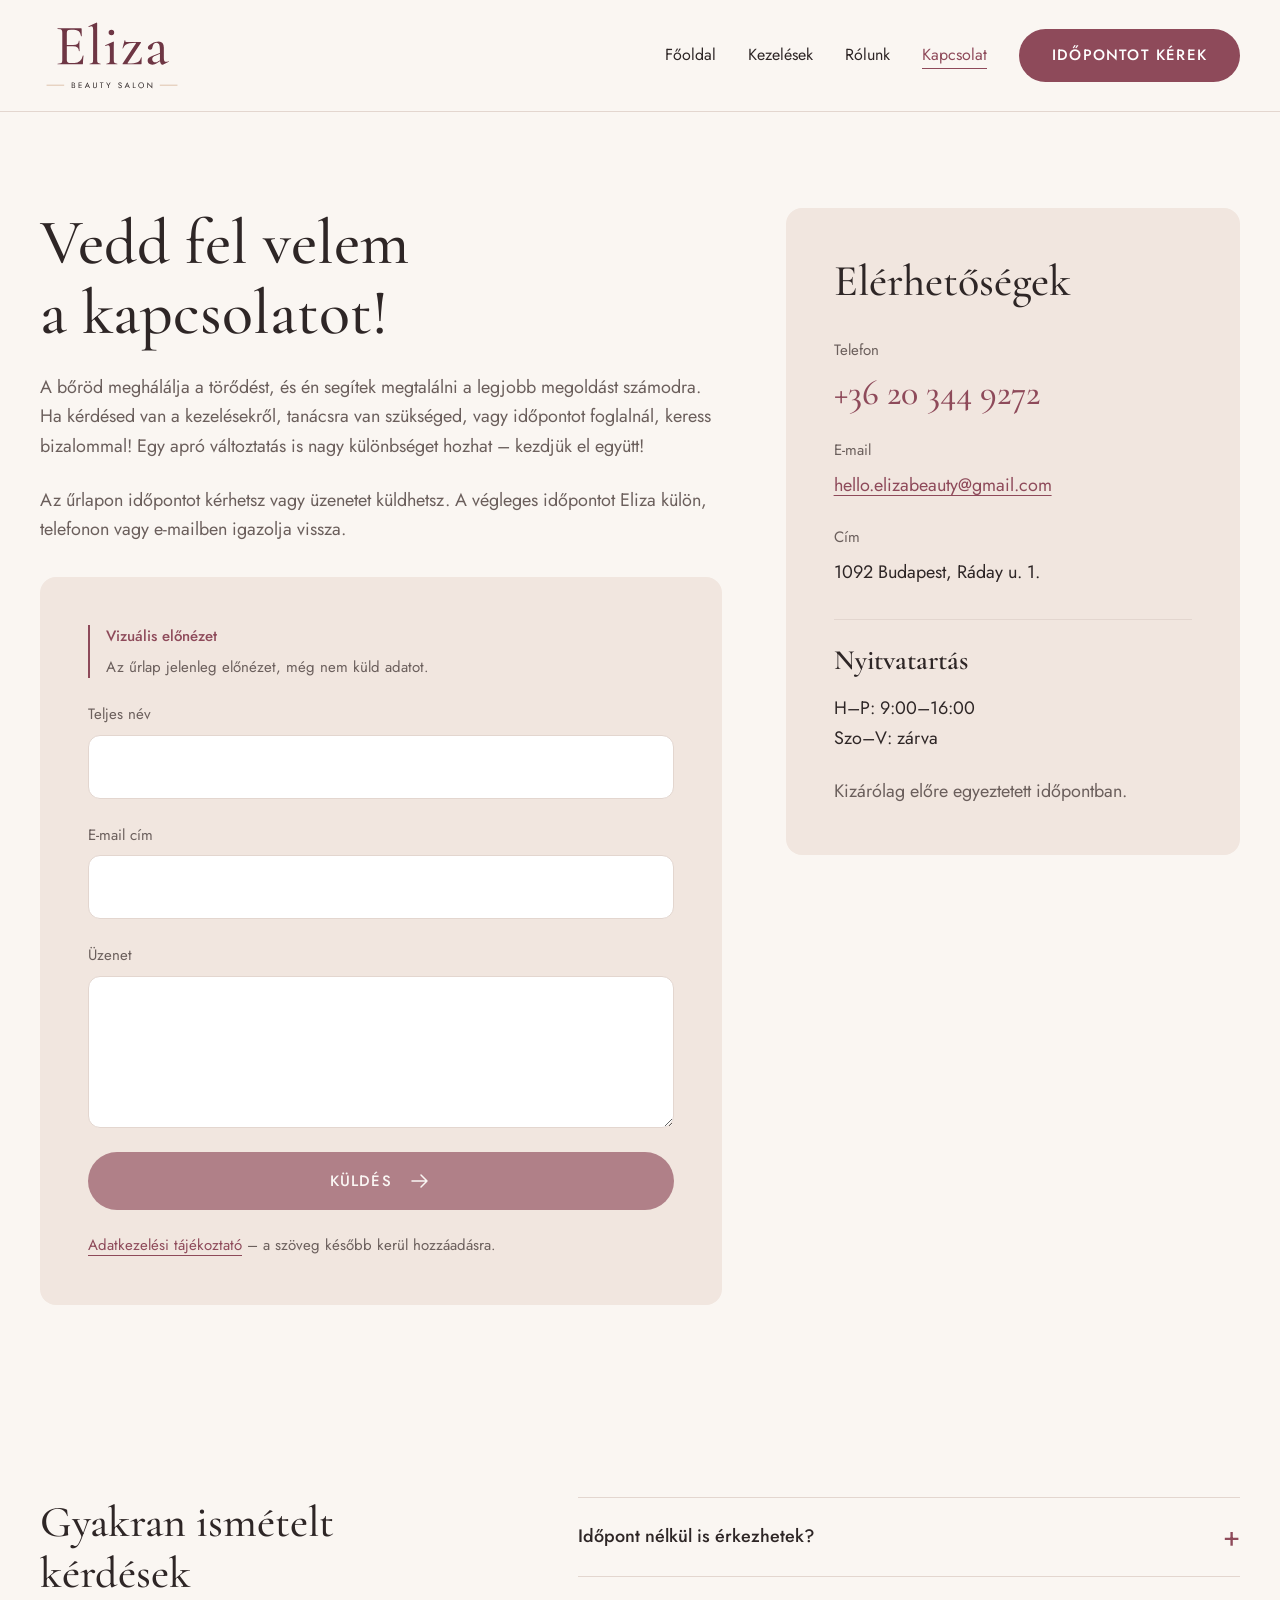
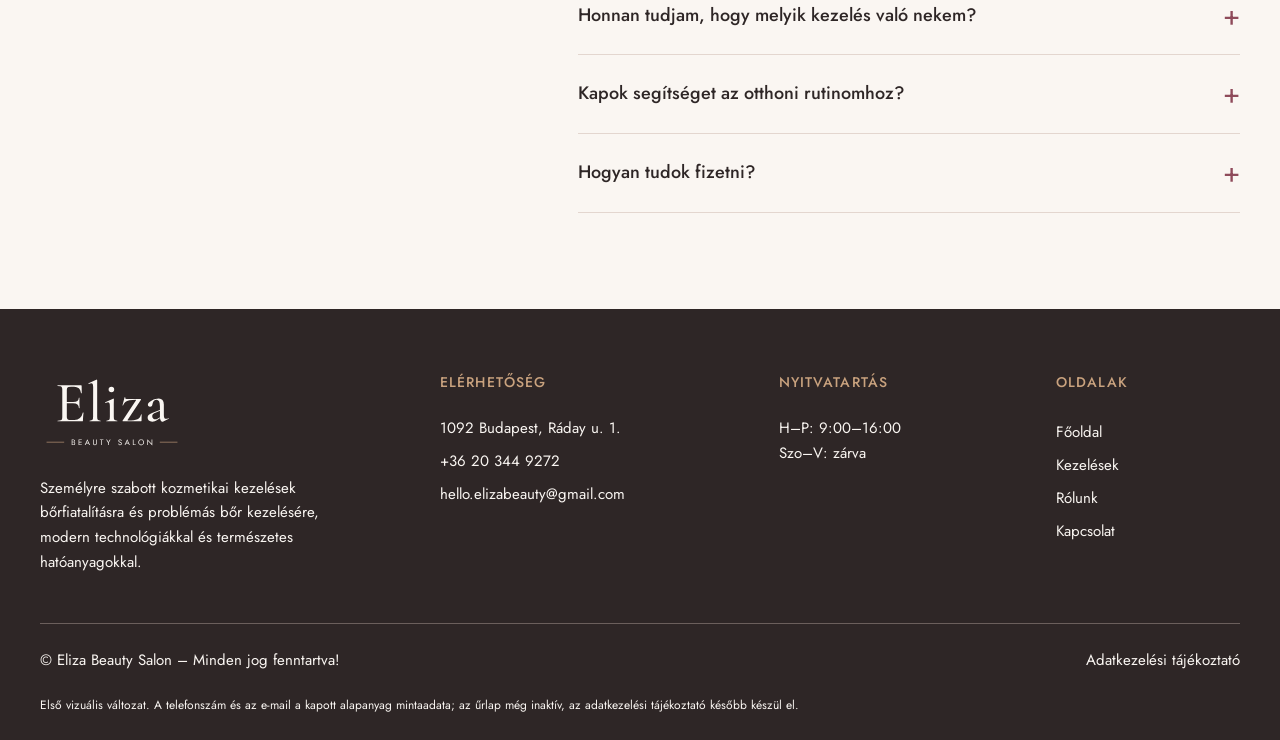
==== kapcsolat/index.html @ 63b1c60c "feat: kapcsolat oldal elkészítése" ====
<!doctype html>
<html lang="hu">
<head>
  <meta charset="utf-8">
  <meta name="viewport" content="width=device-width, initial-scale=1">
  <meta name="description" content="Kérdésed van vagy időpontot kérnél? Vedd fel a kapcsolatot az Eliza Beauty Salonnal telefonon vagy e-mailben, és egyeztess Elizával.">
  <meta name="robots" content="noindex, nofollow">
  <meta name="theme-color" content="#FAF6F2">
  <title>Kapcsolat – Eliza Beauty Salon</title>
  <link rel="icon" href="../logo/favicon.svg" type="image/svg+xml">
  <link rel="alternate icon" href="../logo/favicon.png" type="image/png">
  <link rel="preconnect" href="https://fonts.googleapis.com">
  <link rel="preconnect" href="https://fonts.gstatic.com" crossorigin>
  <link href="https://fonts.googleapis.com/css2?family=Cormorant+Garamond:wght@500;600&family=Jost:wght@400;500&display=swap" rel="stylesheet">
  <link rel="stylesheet" href="../assets/css/styles.css">
  <script src="../assets/js/main.js" defer></script>
</head>
<body>
  <a class="skip-link" href="#tartalom">Ugrás a tartalomra</a>

  <svg class="icon-definitions" xmlns="http://www.w3.org/2000/svg" aria-hidden="true">
    <symbol id="icon-arrow" viewBox="0 0 24 24"><path d="M4 12h15m-6-6 6 6-6 6"/></symbol>
    <symbol id="icon-leaf" viewBox="0 0 32 32"><path d="M26 5C13 3 5 10 7 20c10 5 20-2 19-15ZM6 27 22 10M13 20v-7m0 7h7"/></symbol>
    <symbol id="icon-spark" viewBox="0 0 32 32"><path d="m16 4 3 9 9 3-9 3-3 9-3-9-9-3 9-3ZM26 3v6m-3-3h6"/></symbol>
    <symbol id="icon-heart" viewBox="0 0 32 32"><path d="M16 27 5 16C-2 7 10 0 16 9c6-9 18-2 11 7Z"/></symbol>
    <symbol id="icon-flower" viewBox="0 0 32 32"><path d="M16 26C5 25 3 19 4 12c6-1 10 2 12 7 2-5 6-8 12-7 1 7-1 13-12 14Zm0 0V14m0 5C9 13 11 7 16 3c5 4 7 10 0 16Z"/></symbol>
  </svg>

  <header class="site-header">
    <div class="container header-inner">
      <a class="brand" href="../" aria-label="Eliza Beauty Salon – Főoldal">
        <img src="../logo/logo.svg" alt="Eliza Beauty Salon" width="376" height="206">
      </a>
      <button class="menu-toggle" type="button" aria-controls="fo-navigacio" aria-expanded="false" hidden>
        <span>Menü</span><span class="menu-lines" aria-hidden="true"></span>
      </button>
      <nav class="main-nav" id="fo-navigacio" aria-label="Fő navigáció">
        <ul>
          <li><a href="../">Főoldal</a></li>
          <li><a href="../kezelesek/">Kezelések</a></li>
          <li><a href="../rolunk/">Rólunk</a></li>
          <li><a href="./" aria-current="page">Kapcsolat</a></li>
        </ul>
        <a class="button button-primary header-cta" href="#idopontkeres">Időpontot kérek</a>
      </nav>
    </div>
  </header>

  <main id="tartalom">
    <section class="section contact-page-section" aria-labelledby="contact-page-title">
      <div class="container contact-page-grid">
        <div class="contact-page-intro">
          <h1 id="contact-page-title">Vedd fel velem a kapcsolatot!</h1>
          <p>A bőröd meghálálja a törődést, és én segítek megtalálni a legjobb megoldást számodra. Ha kérdésed van a kezelésekről, tanácsra van szükséged, vagy időpontot foglalnál, keress bizalommal! Egy apró változtatás is nagy különbséget hozhat – kezdjük el együtt!</p>
          <p class="confirmation-note">Az űrlapon időpontot kérhetsz vagy üzenetet küldhetsz. A végleges időpontot Eliza külön, telefonon vagy e-mailben igazolja vissza.</p>
        </div>
        <div class="contact-page-details">
          <h2>Elérhetőségek</h2>
          <!-- A telefon és az e-mail kitalált mintaadat: nyilvános indulás előtt ellenőrizni vagy cserélni kell. -->
          <address>
            <p><span class="contact-detail-label">Telefon</span><a class="contact-page-phone" href="tel:+36203449272">+36 20 344 9272</a></p>
            <p><span class="contact-detail-label">E-mail</span><a href="mailto:hello.elizabeauty@gmail.com">hello.elizabeauty@gmail.com</a></p>
            <p><span class="contact-detail-label">Cím</span>1092 Budapest, Ráday u. 1.</p>
          </address>
          <div class="contact-page-hours"><h3>Nyitvatartás</h3><p>H–P: 9:00–16:00<br>Szo–V: zárva</p><p class="confirmation-note">Kizárólag előre egyeztetett időpontban.</p></div>
        </div>
        <div class="form-card contact-page-form" id="idopontkeres">
          <p class="preview-note" id="form-preview-note"><strong>Vizuális előnézet</strong>Az űrlap jelenleg előnézet, még nem küld adatot.</p>
          <form aria-label="Kapcsolati és időpontkérő űrlap – inaktív előnézet" aria-describedby="form-preview-note" data-preview-form>
            <fieldset disabled>
              <legend class="sr-only">Kapcsolatfelvétel – a mezők ebben az előnézetben inaktívak</legend>
              <label for="full-name">Teljes név</label><input id="full-name" type="text" autocomplete="name">
              <label for="email">E-mail cím</label><input id="email" type="email" autocomplete="email">
              <label for="message">Üzenet</label><textarea id="message" rows="4"></textarea>
              <button class="button button-primary" type="submit" disabled>Küldés <svg class="icon" aria-hidden="true"><use href="#icon-arrow"/></svg></button>
            </fieldset>
          </form>
          <p class="small-text privacy-note"><a href="../adatkezeles/" data-pending="Adatkezelési tájékoztató">Adatkezelési tájékoztató</a> – a szöveg később kerül hozzáadásra.</p>
        </div>
      </div>
    </section>

    <section class="section faq-section" aria-labelledby="faq-title">
      <div class="container faq-grid">
        <h2 id="faq-title">Gyakran ismételt kérdések</h2>
        <div class="faq-list">
          <details><summary>Időpont nélkül is érkezhetek?</summary><div class="faq-answer"><p>Nem, a kozmetikámban kizárólag időpontra fogadok vendégeket.</p></div></details>
          <details><summary>Honnan tudjam, hogy melyik kezelés való nekem?</summary><div class="faq-answer"><p>Az első találkozás alkalmával a kezelés előtt diagnosztizálom a bőrödet, és felvázolom a kezelési tervet.</p></div></details>
          <details><summary>Kapok segítséget az otthoni rutinomhoz?</summary><div class="faq-answer"><p>Igen, természetesen! Az első alkalmat követően elmondom, hogy mire figyelj a mindennapokban, milyen termékeket használj, hogy a bőröd a lehető legjobb törődést kapja.</p></div></details>
          <details><summary>Hogyan tudok fizetni?</summary><div class="faq-answer"><p>Bankkártyával és készpénzzel is fizethetsz a szalonban.</p></div></details>
        </div>
      </div>
    </section>
  </main>

  <footer class="site-footer">
    <div class="container footer-grid">
      <div class="footer-brand">
        <a href="../" aria-label="Eliza Beauty Salon – Főoldal"><img src="../logo/logo-feher.svg" alt="Eliza Beauty Salon" width="376" height="206" loading="lazy"></a>
        <p>Személyre szabott kozmetikai kezelések bőrfiatalításra és problémás bőr kezelésére, modern technológiákkal és természetes hatóanyagokkal.</p>
      </div>
      <div><h2 class="footer-heading">Elérhetőség</h2><address><p>1092 Budapest, Ráday u. 1.</p><p><a href="tel:+36203449272">+36 20 344 9272</a></p><p><a href="mailto:hello.elizabeauty@gmail.com">hello.elizabeauty@gmail.com</a></p></address></div>
      <div><h2 class="footer-heading">Nyitvatartás</h2><p>H–P: 9:00–16:00<br>Szo–V: zárva</p></div>
      <nav aria-label="Lábléc navigáció"><h2 class="footer-heading">Oldalak</h2><ul><li><a href="../">Főoldal</a></li><li><a href="../kezelesek/">Kezelések</a></li><li><a href="../rolunk/">Rólunk</a></li><li><a href="./" aria-current="page">Kapcsolat</a></li></ul></nav>
    </div>
    <div class="container footer-bottom"><p>© Eliza Beauty Salon – Minden jog fenntartva!</p><a href="../adatkezeles/" data-pending="Adatkezelési tájékoztató">Adatkezelési tájékoztató</a></div>
    <p class="container preview-footer-note">Első vizuális változat. A telefonszám és az e-mail a kapott alapanyag mintaadata; az űrlap még inaktív, az adatkezelési tájékoztató később készül el.</p>
  </footer>

  <dialog class="preview-dialog" aria-labelledby="preview-dialog-title" aria-describedby="preview-dialog-text">
    <h2 id="preview-dialog-title">Adatkezelési tájékoztató – később készül el</h2>
    <p id="preview-dialog-text">Az adatkezelési tájékoztató szövege később, a kurzus sablonjából kerül hozzáadásra. Az űrlap ebben az előnézetben inaktív.</p>
    <form method="dialog"><button class="button button-primary" autofocus>Vissza az oldalhoz</button></form>
  </dialog>
</body>
</html>
---- assets/css/styles.css ----
:root {
  color-scheme: light;
  --rose: #8e4a5a;
  --rose-dark: #6e3644;
  --sand: #c9a27e;
  --cream: #faf6f2;
  --powder: #f1e6df;
  --cocoa: #2e2626;
  --muted: #6b5f5c;
  --line: #e3d6cf;
  --white: #fff;
  --font-body: "Jost", Arial, sans-serif;
  --font-heading: "Cormorant Garamond", Georgia, serif;
  --space-1: 8px;
  --space-2: 16px;
  --space-3: 24px;
  --space-4: 32px;
  --space-6: 48px;
  --space-8: 64px;
  --space-12: 96px;
  --space-16: 128px;
  --section-space: var(--space-8);
  --header-offset: 112px;
}

*, *::before, *::after { box-sizing: border-box; }
html { scroll-behavior: smooth; scroll-padding-top: var(--header-offset); }
body { margin: 0; background: var(--cream); color: var(--cocoa); font: 400 16px/1.65 var(--font-body); }
img, svg { display: block; max-width: 100%; }
img { height: auto; }
a { color: var(--rose); text-underline-offset: 5px; }
a:hover { color: var(--rose-dark); }
button, input, textarea { font: inherit; }
button { cursor: pointer; }
button:disabled { cursor: not-allowed; }
button, a { -webkit-tap-highlight-color: transparent; }
:focus-visible { outline: 3px solid var(--rose-dark); outline-offset: 5px; }
main:focus { outline: none; }
h1, h2, h3, p, figure, blockquote, dl { margin: 0; }
h1, h2, h3 { font-family: var(--font-heading); font-weight: 500; text-wrap: balance; }
h1 { font-size: 40px; line-height: 1.1; }
h2 { font-size: 32px; line-height: 1.15; }
h3 { font-size: 24px; line-height: 1.2; font-weight: 600; }
p { max-width: 680px; }
p + p { margin-top: var(--space-3); }
ul, ol { margin: 0; padding: 0; }
address { font-style: normal; }
[hidden] { display: none !important; }
.sr-only, .icon-definitions { position: absolute; width: 1px; height: 1px; padding: 0; overflow: hidden; clip-path: inset(50%); white-space: nowrap; border: 0; }
.container { width: min(1200px, calc(100% - 40px)); margin-inline: auto; }
.section { padding-block: var(--section-space); }
.section-heading { max-width: 680px; margin-bottom: var(--space-6); }
.section-heading h2 + p { margin-top: var(--space-3); }
.centered { text-align: center; margin-inline: auto; }
.kicker { color: var(--rose); font-size: 13px; font-weight: 500; line-height: 1.4; letter-spacing: .08em; text-transform: uppercase; }
.kicker + h1, .kicker + h2 { margin-top: var(--space-3); }
.small-text { font-size: 14px; line-height: 1.5; }
.skip-link { position: fixed; top: 8px; left: 20px; z-index: 20; padding: 16px 24px; background: var(--cocoa); color: var(--cream); border-radius: 8px; transform: translateY(-180%); }
.skip-link:focus { transform: translateY(0); color: var(--cream); }
.button { display: inline-flex; justify-content: center; align-items: center; gap: var(--space-2); min-height: 48px; padding: 16px 32px; border: 1px solid transparent; border-radius: 999px; font-size: 15px; line-height: 1.3; font-weight: 500; letter-spacing: .08em; text-transform: uppercase; text-decoration: none; text-align: center; transition: background-color .2s, color .2s, border-color .2s; }
.button-primary { background: var(--rose); color: var(--white); }
.button-primary:hover { background: var(--rose-dark); color: var(--white); }
.button-secondary { color: var(--rose); border-color: var(--rose); background: transparent; }
.button-secondary:hover { background: var(--powder); color: var(--rose-dark); border-color: var(--rose-dark); }
.button:disabled { background: var(--rose); color: var(--white); opacity: .65; }
.button-group { display: flex; flex-wrap: wrap; gap: var(--space-2); margin-top: var(--space-4); }
.icon { width: 24px; height: 24px; flex-shrink: 0; fill: none; stroke: currentColor; stroke-width: 1.5; stroke-linecap: round; stroke-linejoin: round; }

/* Shared header: without JavaScript the navigation stays visible. */
.site-header { background: var(--cream); border-bottom: 1px solid var(--line); position: relative; z-index: 10; }
.header-inner { display: flex; flex-wrap: wrap; justify-content: space-between; align-items: center; gap: var(--space-2); padding-block: var(--space-2); }
.brand { display: block; flex-shrink: 0; }
.brand img { width: 120px; }
.main-nav { width: 100%; padding-block: var(--space-2); }
.main-nav ul { display: flex; flex-wrap: wrap; list-style: none; gap: 8px 24px; }
.main-nav li a { display: block; padding-block: 12px; color: var(--cocoa); font-size: 16px; text-decoration: none; }
.main-nav a[aria-current="page"] { color: var(--rose); text-decoration: underline; text-decoration-thickness: 1px; text-underline-offset: 8px; }
.main-nav li a:hover { color: var(--rose); }
.header-cta { margin-top: var(--space-2); }
.menu-toggle { display: inline-flex; align-items: center; gap: 16px; min-height: 48px; background: transparent; border: 1px solid var(--line); border-radius: 999px; color: var(--cocoa); padding: 8px 16px; font-size: 15px; }
.menu-lines { width: 20px; height: 12px; border-block: 1px solid currentColor; position: relative; }
.menu-lines::after { content: ""; position: absolute; top: 5px; left: 0; width: 20px; border-top: 1px solid currentColor; }
.menu-toggle[aria-expanded="true"] .menu-lines { border: 0; }
.menu-toggle[aria-expanded="true"] .menu-lines::before, .menu-toggle[aria-expanded="true"] .menu-lines::after { content: ""; position: absolute; top: 5px; left: 0; width: 20px; border-top: 1px solid currentColor; transform: rotate(45deg); }
.menu-toggle[aria-expanded="true"] .menu-lines::after { transform: rotate(-45deg); }
.nav-ready .main-nav { display: none; }
.nav-ready .main-nav.is-open { display: block; }

@media (max-width: 1023px) {
  .main-nav ul { display: grid; grid-template-columns: minmax(0, 1fr); gap: 0; }
  .main-nav li a { min-height: 48px; border-bottom: 1px solid var(--line); }
  .header-cta { width: 100%; margin-top: var(--space-3); }
}

/* Home page. Shared components remain available for the later pages. */
.hero { padding-block: var(--space-6) var(--space-8); }
.hero-grid, .about-grid, .contact-grid { display: grid; gap: var(--space-6); align-items: center; }
.hero-copy h1 { max-width: 540px; }
.hero-copy > p:not(.kicker) { margin-top: var(--space-3); color: var(--muted); }
.hero-copy .kicker { display: flex; align-items: center; gap: 16px; }
.kicker-line { width: 32px; height: 1px; background: var(--rose); flex-shrink: 0; }
.editorial-image { aspect-ratio: 4 / 5; position: relative; overflow: hidden; border-radius: 16px; background: var(--powder); border: 1px solid var(--line); }
.editorial-image picture { display: block; width: 100%; height: 100%; }
.editorial-image img { width: 100%; height: 100%; object-fit: cover; object-position: center; }
.benefits-section { border-top: 1px solid var(--line); }
.benefits-grid { display: grid; gap: var(--space-4); }
.benefit { border-top: 1px solid var(--line); padding-top: var(--space-4); }
.feature-icon { width: 40px; height: 40px; margin-bottom: var(--space-3); fill: none; stroke: var(--rose); stroke-width: 1.2; stroke-linecap: round; stroke-linejoin: round; }
.benefit p { margin-top: var(--space-2); color: var(--muted); }
.testimonials-section { background: var(--powder); }
.testimonials-grid { display: grid; gap: var(--space-3); }
.testimonial { background: var(--cream); border-radius: 16px; padding: var(--space-4); display: flex; flex-direction: column; }
.quote-mark { font: 500 80px/.8 var(--font-heading); color: var(--rose); height: 48px; }
.testimonial blockquote { flex-grow: 1; }
.testimonial figcaption { display: flex; align-items: center; gap: 16px; margin-top: var(--space-4); color: var(--rose); font-weight: 500; }
.author-line { height: 1px; width: 32px; background: var(--rose); }
.about-image { background: var(--powder); }
.about-copy > p { margin-top: var(--space-3); color: var(--muted); }
.stats { display: grid; grid-template-columns: repeat(3, minmax(0, 1fr)); gap: 16px; margin-block: var(--space-4); padding-block: var(--space-3); border-block: 1px solid var(--line); }
.stats div { display: flex; flex-direction: column; gap: 8px; }
.stats dd { order: -1; margin: 0; font: 500 36px/1 var(--font-heading); color: var(--rose); }
.stats dt { color: var(--muted); font-size: 14px; line-height: 1.5; }
.process-section { background: var(--powder); }
.process-grid { list-style: none; display: grid; gap: var(--space-4); }
.step-number { display: block; color: var(--rose); font: 500 44px/1 var(--font-heading); margin-bottom: var(--space-3); }
.process-grid li { border-top: 1px solid var(--rose); padding-top: var(--space-3); }
.process-grid p { margin-top: var(--space-2); color: var(--muted); }
.callout-section { background: var(--cocoa); color: var(--cream); }
.callout-inner { max-width: 800px; text-align: center; }
.callout-flower { width: 48px; height: 48px; fill: none; stroke: var(--sand); stroke-width: 1; stroke-linecap: round; stroke-linejoin: round; margin: 0 auto var(--space-3); }
.callout-inner p { margin: var(--space-3) auto var(--space-4); }
.callout-section .button-primary { border-color: var(--sand); }
.callout-section :focus-visible { outline-color: var(--cream); }
.faq-grid { display: grid; gap: var(--space-4); }
.faq-list { border-top: 1px solid var(--line); }
.faq-list details { border-bottom: 1px solid var(--line); }
.faq-list summary { display: flex; align-items: center; justify-content: space-between; gap: 24px; padding-block: var(--space-3); list-style: none; cursor: pointer; font-weight: 500; }
.faq-list summary::-webkit-details-marker { display: none; }
.faq-list summary::after { content: "+"; font-size: 28px; font-weight: 400; line-height: 1; flex-shrink: 0; color: var(--rose); }
.faq-list details[open] summary::after { content: "−"; }
.faq-answer { padding-bottom: var(--space-3); padding-right: var(--space-4); color: var(--muted); }
.contact-section { background: var(--powder); }
.contact-copy > p { margin-top: var(--space-3); }
.confirmation-note { color: var(--muted); }
.contact-phone { display: inline-block; font: 500 32px/1.2 var(--font-heading); text-decoration: none; margin-top: var(--space-4); }
.contact-copy .small-text { margin-top: var(--space-2); color: var(--muted); }
.form-card { background: var(--cream); border-radius: 16px; padding: var(--space-3); }
.preview-note { border-left: 2px solid var(--rose); padding-left: var(--space-2); color: var(--muted); font-size: 14px; line-height: 1.5; margin-bottom: var(--space-3); }
.preview-note strong { display: block; color: var(--rose); font-weight: 500; margin-bottom: 8px; }
fieldset { min-width: 0; border: 0; margin: 0; padding: 0; }
label { display: block; color: var(--muted); font-size: 14px; margin-bottom: 8px; }
input, textarea { display: block; width: 100%; border: 1px solid var(--line); border-radius: 12px; padding: 16px; background: var(--white); color: var(--cocoa); margin-bottom: var(--space-3); }
input:focus, textarea:focus { border-color: var(--rose); }
input:disabled, textarea:disabled { opacity: 1; cursor: not-allowed; }
textarea { resize: vertical; min-height: 128px; }
.form-card .button { width: 100%; }
.privacy-note { margin-top: var(--space-3); color: var(--muted); }

/* Shared footer. */
.site-footer { background: var(--cocoa); color: var(--cream); padding-top: var(--space-8); }
.footer-grid { display: grid; gap: var(--space-4); }
.footer-brand img { width: 144px; margin-bottom: var(--space-3); }
.footer-brand p { max-width: 320px; }
.site-footer p, .site-footer a { font-size: 14px; }
.site-footer a { color: var(--cream); text-decoration: none; }
.site-footer a:hover { text-decoration: underline; }
.site-footer :focus-visible { outline-color: var(--cream); }
.footer-heading { font: 500 14px/1.4 var(--font-body); letter-spacing: .08em; text-transform: uppercase; margin-bottom: var(--space-3); color: var(--sand); }
.site-footer ul { list-style: none; }
.site-footer li a { display: inline-block; padding-block: 4px; }
.site-footer address p + p { margin-top: 8px; }
.footer-bottom { display: flex; flex-direction: column; gap: 16px; border-top: 1px solid var(--muted); margin-top: var(--space-6); padding-top: var(--space-3); }
.site-footer .preview-footer-note { max-width: 1200px; padding-block: var(--space-3); font-size: 12px; }

.preview-dialog { background: var(--cream); color: var(--cocoa); width: min(560px, calc(100% - 40px)); max-height: calc(100dvh - 40px); padding: 32px; border: 1px solid var(--line); border-radius: 16px; }
.preview-dialog::backdrop { background: rgb(46 38 38 / .55); }
.preview-dialog p { margin-block: 24px; }
.preview-dialog h2 { font-size: 32px; }

@media (min-width: 768px) {
  body { font-size: 18px; }
  .kicker { font-size: 14px; }
  .container { width: min(1200px, calc(100% - 64px)); }
  h1 { font-size: 52px; }
  h2 { font-size: 38px; }
  h3 { font-size: 26px; }
  .hero-grid { grid-template-columns: 1.1fr 1fr; gap: 32px; }
  .hero-image { width: 100%; }
  .hero-copy .button-group { flex-direction: column; align-items: flex-start; }
  .benefits-grid, .testimonials-grid, .process-grid { grid-template-columns: repeat(2, minmax(0, 1fr)); }
  /* Independent card grids reserve two heading lines without subgrid. */
  .benefits-grid > .benefit { display: grid; grid-template-rows: auto auto 1fr; row-gap: 0; min-width: 0; }
  .benefits-grid > .benefit > h3 { min-height: 2.4em; margin: 0; }
  .benefits-grid > .benefit > p { margin: var(--space-2) 0 0; }
  .about-grid { grid-template-columns: .9fr 1.1fr; gap: 32px; }
  .about-image { align-self: start; }
  .contact-grid { grid-template-columns: 1fr 1fr; gap: 32px; }
  .form-card { padding: 32px; }
  .footer-grid { grid-template-columns: 1.3fr 1fr; gap: 48px; }
  .footer-bottom { flex-direction: row; justify-content: space-between; align-items: center; }
  .small-text, .stats dt, label, .preview-note, .site-footer p, .site-footer a { font-size: 15px; }
}

@media (min-width: 1024px) {
  :root { --section-space: var(--space-12); --header-offset: 128px; }
  h1 { font-size: 64px; }
  h2 { font-size: 44px; }
  h3 { font-size: 28px; }
  .header-inner { flex-wrap: nowrap; }
  .brand img { width: 144px; }
  .menu-toggle { display: none; }
  .main-nav, .nav-ready .main-nav, .nav-ready .main-nav.is-open { display: flex; align-items: center; justify-content: flex-end; gap: 32px; width: auto; padding: 0; }
  .main-nav ul { gap: 32px; }
  .header-cta { margin-top: 0; }
  .hero { padding-block: 64px 96px; }
  .hero-grid { grid-template-columns: 1.1fr 1fr; gap: 64px; }
  .hero-image { max-height: 640px; }
  .hero-copy .button-group { flex-direction: row; }
  .benefits-grid { grid-template-columns: repeat(4, minmax(0, 1fr)); gap: 32px; }
  .benefit p, .process-grid p { font-size: 16px; }
  .testimonial { padding: 48px; }
  .about-grid { grid-template-columns: 1fr 1.1fr; gap: 64px; }
  .about-image { align-self: center; }
  .stats { margin-block: 32px; }
  .stats dd { font-size: 44px; }
  .process-grid { grid-template-columns: repeat(4, minmax(0, 1fr)); }
  .faq-grid { grid-template-columns: .8fr 1.2fr; gap: 96px; }
  .contact-grid { grid-template-columns: 1fr 1fr; gap: 96px; }
  .form-card { padding: 48px; }
  .footer-grid { grid-template-columns: 1.5fr 1.25fr 1fr .75fr; gap: 32px; }
}

/* Treatments page: shared home-page components above stay unchanged. */
.treatments-hero { border-bottom: 1px solid var(--line); }
.treatments-hero-copy { max-width: 800px; margin-inline: auto; text-align: center; }
.treatments-hero-copy > p:not(.kicker) { margin: var(--space-3) auto var(--space-4); color: var(--muted); }
.problems-section { background: var(--powder); }
.problems-grid { display: grid; gap: var(--space-3); }
.problem-card { padding: var(--space-4); border-radius: 16px; background: var(--cream); }
.problem-card p { margin-top: var(--space-2); color: var(--muted); }
.treatment-group { display: grid; gap: var(--space-3); padding-block: var(--space-6); border-top: 1px solid var(--line); }
.treatment-group:first-child { padding-top: 0; border-top: 0; }
.treatment-group:last-child { padding-bottom: 0; }
.treatment-index { display: block; margin-bottom: var(--space-2); color: var(--rose); font: 500 28px/1 var(--font-heading); }
.treatment-group-copy > p { color: var(--muted); }
.treatment-list, .package-features { list-style: none; }
.treatment-list { margin-top: var(--space-3); }
.treatment-list li { border-top: 1px solid var(--line); padding-block: var(--space-2); }
.treatment-list li:last-child { padding-bottom: 0; }
.results-section { background: var(--powder); }
.results-grid { display: grid; gap: var(--space-3) var(--space-6); list-style: none; max-width: 960px; margin-inline: auto; }
.results-grid li { position: relative; padding: var(--space-2) 0 var(--space-2) var(--space-3); border-bottom: 1px solid var(--line); }
.results-grid li::before { content: ""; position: absolute; top: 28px; left: 0; width: 8px; height: 8px; border: 1px solid var(--rose); border-radius: 50%; }
.guarantee-section .callout-inner p { margin-bottom: 0; }
.packages-grid { display: grid; gap: var(--space-3); }
.package-card { display: grid; gap: var(--space-3); min-width: 0; width: 100%; max-width: 680px; margin-inline: auto; padding: var(--space-4); border: 1px solid var(--line); border-radius: 16px; background: var(--powder); }
.package-card > p { margin: 0; }
.package-price { color: var(--rose); font: 500 40px/1.1 var(--font-heading); white-space: nowrap; }
.package-description { color: var(--muted); }
.package-features li { border-top: 1px solid var(--line); padding-block: var(--space-2); }
.package-features li:last-child { padding-bottom: 0; }
.package-card > .button { align-self: end; width: 100%; }

@media (min-width: 768px) {
  .problems-grid, .results-grid { grid-template-columns: repeat(2, minmax(0, 1fr)); }
  .treatment-group { grid-template-columns: .85fr 1.15fr; gap: var(--space-6); }
}

@media (min-width: 1024px) {
  .treatments-hero { padding-block: var(--space-12) var(--space-16); }
  .problem-card { padding: var(--space-6); }
  .treatment-group { gap: var(--space-8); padding-block: var(--space-8); }
  .packages-grid { grid-template-columns: repeat(3, minmax(0, 1fr)); grid-template-rows: auto auto auto 1fr auto; }
  .package-card { grid-row: span 5; grid-template-rows: subgrid; }
  .package-price { font-size: 44px; }
}

/* About page. */
.story-grid { display: grid; gap: var(--space-6); }
.story-copy { max-width: 680px; }
.story-copy > h2 { margin-bottom: var(--space-3); }
.story-copy > p:not(.kicker) { color: var(--muted); }
.story-timeline { list-style: none; border-left: 1px solid var(--line); padding-left: var(--space-4); }
.story-timeline li { position: relative; padding-bottom: var(--space-4); }
.story-timeline li:last-child { padding-bottom: 0; }
.story-timeline li::before { content: ""; position: absolute; left: -37px; top: 12px; width: 8px; height: 8px; border-radius: 50%; background: var(--rose); }
.milestone-year { display: block; margin-bottom: var(--space-2); color: var(--rose); font: 500 40px/1.1 var(--font-heading); }
.credentials-grid { display: grid; gap: var(--space-3); margin-top: var(--space-8); list-style: none; }
.credentials-grid li { padding-top: var(--space-3); border-top: 1px solid var(--line); color: var(--rose); font: 600 24px/1.2 var(--font-heading); }
.values-section { background: var(--powder); }
.values-grid { display: grid; gap: var(--space-3); }
.value-card { min-width: 0; padding: var(--space-4); border-radius: 16px; background: var(--cream); }
.value-number { display: block; margin-bottom: var(--space-3); }
.value-card p { margin-top: var(--space-2); color: var(--muted); }
.salon-caption { margin-top: var(--space-2); font-size: 14px; line-height: 1.5; color: var(--muted); }
.salon-copy > h2 { margin-bottom: var(--space-3); }
.salon-copy > p:not(.kicker) { color: var(--muted); }

@media (min-width: 768px) {
  .credentials-grid, .values-grid { grid-template-columns: repeat(2, minmax(0, 1fr)); }
  .value-card:last-child { grid-column: 1 / -1; width: calc((100% - 24px) / 2); justify-self: center; }
  .salon-caption { font-size: 15px; }
}

@media (min-width: 1024px) {
  .story-grid { grid-template-columns: 1.5fr .8fr; gap: var(--space-12); align-items: start; }
  .credentials-grid { grid-template-columns: repeat(4, minmax(0, 1fr)); }
  .credentials-grid li { font-size: 28px; }
  .values-grid { grid-template-columns: repeat(6, minmax(0, 1fr)); }
  .value-card { grid-column: span 2; }
  .value-card:nth-child(4), .value-card:last-child { grid-column: span 3; width: auto; justify-self: stretch; }
}

/* Contact page: one form, contact details precede it on small screens. */
.contact-page-grid { display: grid; gap: var(--space-6); grid-template-areas: "intro" "details" "form"; }
.contact-page-intro { grid-area: intro; min-width: 0; }
.contact-page-intro > p { margin-top: var(--space-3); color: var(--muted); }
.contact-page-details { grid-area: details; min-width: 0; padding: var(--space-4); background: var(--powder); border-radius: 16px; }
.contact-page-details h2 { margin-bottom: var(--space-4); }
.contact-page-details address p + p { margin-top: var(--space-3); }
.contact-detail-label { display: block; margin-bottom: 8px; color: var(--muted); font-size: 14px; }
.contact-page-details a { overflow-wrap: anywhere; text-underline-offset: 4px; }
.contact-page-phone { font: 500 28px/1.2 var(--font-heading); text-decoration: none; }
.contact-page-hours { margin-top: var(--space-4); padding-top: var(--space-3); border-top: 1px solid var(--line); }
.contact-page-hours h3 { margin-bottom: var(--space-2); }
.contact-page-form { grid-area: form; min-width: 0; background: var(--powder); }
@media (min-width: 1024px) {
  .contact-page-grid { grid-template-columns: minmax(0, 1.2fr) minmax(0, .8fr); grid-template-areas: "intro details" "form details"; column-gap: var(--space-8); row-gap: var(--space-4); align-items: start; }
  .contact-page-details { padding: var(--space-6); }
  .contact-page-phone { font-size: 36px; }
  .contact-detail-label { font-size: 15px; }
}

@media (prefers-reduced-motion: reduce) {
  html { scroll-behavior: auto; }
  *, *::before, *::after { transition: none !important; }
}
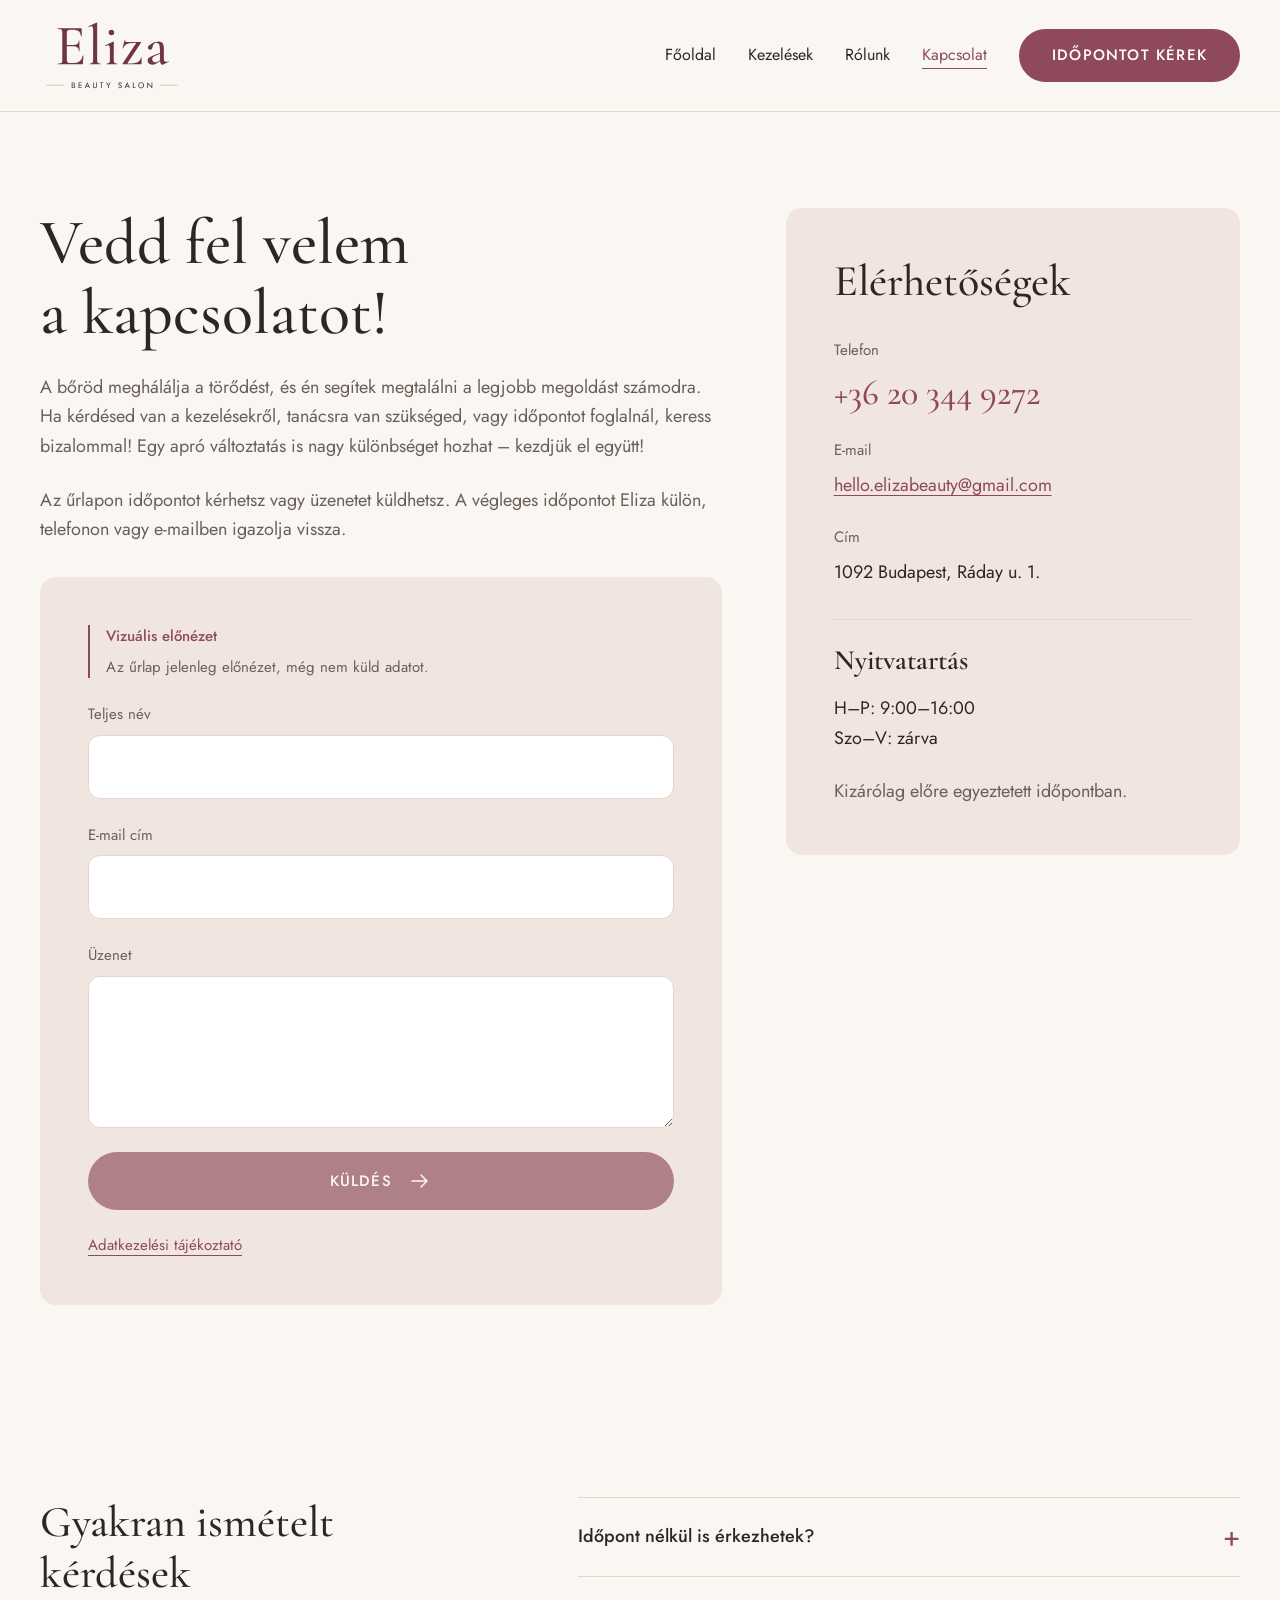
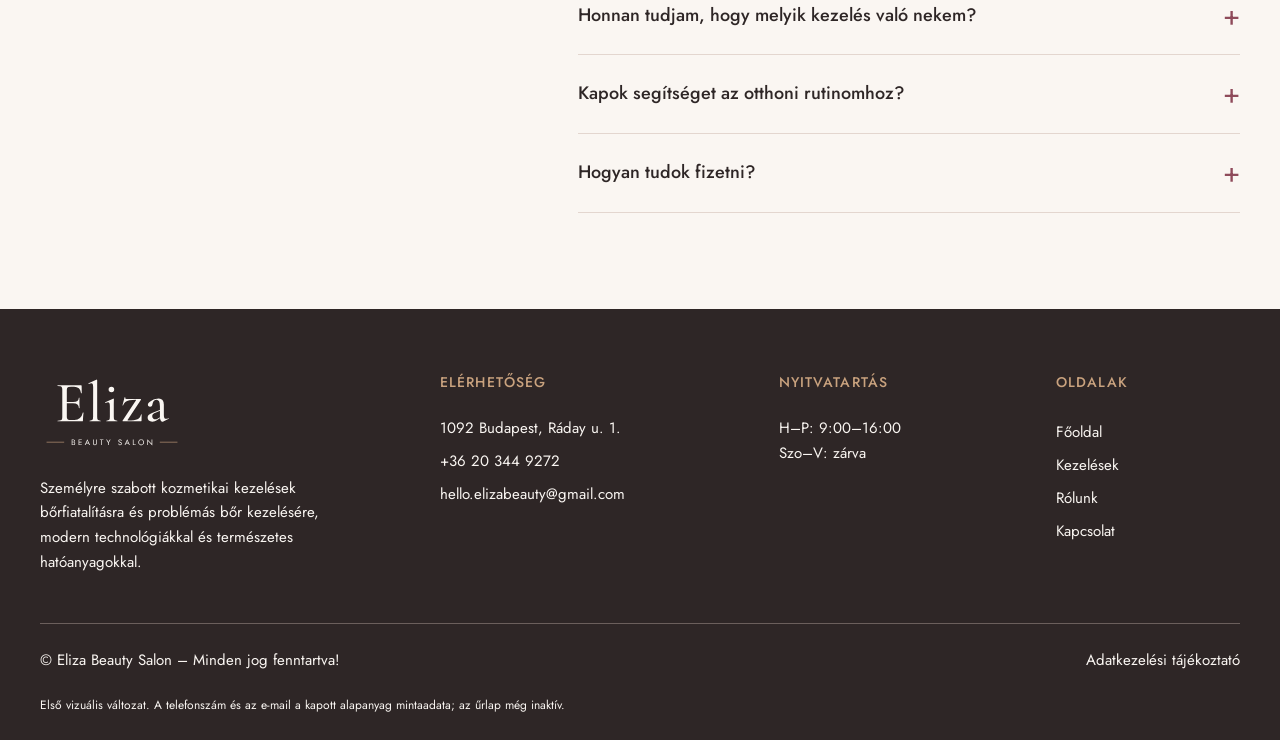
==== commit ef8e6688: "feat: adatkezelési tájékoztató és helyi betűkészletek" ====
--- a/kapcsolat/index.html
+++ b/kapcsolat/index.html
@@ -4,14 +4,11 @@
   <meta charset="utf-8">
   <meta name="viewport" content="width=device-width, initial-scale=1">
   <meta name="description" content="Kérdésed van vagy időpontot kérnél? Vedd fel a kapcsolatot az Eliza Beauty Salonnal telefonon vagy e-mailben, és egyeztess Elizával.">
-  <meta name="robots" content="noindex, nofollow">
   <meta name="theme-color" content="#FAF6F2">
   <title>Kapcsolat – Eliza Beauty Salon</title>
   <link rel="icon" href="../logo/favicon.svg" type="image/svg+xml">
   <link rel="alternate icon" href="../logo/favicon.png" type="image/png">
-  <link rel="preconnect" href="https://fonts.googleapis.com">
-  <link rel="preconnect" href="https://fonts.gstatic.com" crossorigin>
-  <link href="https://fonts.googleapis.com/css2?family=Cormorant+Garamond:wght@500;600&family=Jost:wght@400;500&display=swap" rel="stylesheet">
+  <link rel="stylesheet" href="../assets/css/fonts.css">
   <link rel="stylesheet" href="../assets/css/styles.css">
   <script src="../assets/js/main.js" defer></script>
 </head>
@@ -46,7 +43,7 @@
     </div>
   </header>
 
-  <main id="tartalom">
+  <main id="tartalom" tabindex="-1">
     <section class="section contact-page-section" aria-labelledby="contact-page-title">
       <div class="container contact-page-grid">
         <div class="contact-page-intro">
@@ -64,7 +61,7 @@
           </address>
           <div class="contact-page-hours"><h3>Nyitvatartás</h3><p>H–P: 9:00–16:00<br>Szo–V: zárva</p><p class="confirmation-note">Kizárólag előre egyeztetett időpontban.</p></div>
         </div>
-        <div class="form-card contact-page-form" id="idopontkeres">
+        <div class="form-card contact-page-form" id="idopontkeres" tabindex="-1">
           <p class="preview-note" id="form-preview-note"><strong>Vizuális előnézet</strong>Az űrlap jelenleg előnézet, még nem küld adatot.</p>
           <form aria-label="Kapcsolati és időpontkérő űrlap – inaktív előnézet" aria-describedby="form-preview-note" data-preview-form>
             <fieldset disabled>
@@ -75,7 +72,7 @@
               <button class="button button-primary" type="submit" disabled>Küldés <svg class="icon" aria-hidden="true"><use href="#icon-arrow"/></svg></button>
             </fieldset>
           </form>
-          <p class="small-text privacy-note"><a href="../adatkezeles/" data-pending="Adatkezelési tájékoztató">Adatkezelési tájékoztató</a> – a szöveg később kerül hozzáadásra.</p>
+          <p class="small-text privacy-note"><a href="../adatkezeles/">Adatkezelési tájékoztató</a></p>
         </div>
       </div>
     </section>
@@ -103,14 +100,9 @@
       <div><h2 class="footer-heading">Nyitvatartás</h2><p>H–P: 9:00–16:00<br>Szo–V: zárva</p></div>
       <nav aria-label="Lábléc navigáció"><h2 class="footer-heading">Oldalak</h2><ul><li><a href="../">Főoldal</a></li><li><a href="../kezelesek/">Kezelések</a></li><li><a href="../rolunk/">Rólunk</a></li><li><a href="./" aria-current="page">Kapcsolat</a></li></ul></nav>
     </div>
-    <div class="container footer-bottom"><p>© Eliza Beauty Salon – Minden jog fenntartva!</p><a href="../adatkezeles/" data-pending="Adatkezelési tájékoztató">Adatkezelési tájékoztató</a></div>
-    <p class="container preview-footer-note">Első vizuális változat. A telefonszám és az e-mail a kapott alapanyag mintaadata; az űrlap még inaktív, az adatkezelési tájékoztató később készül el.</p>
+    <div class="container footer-bottom"><p>© Eliza Beauty Salon – Minden jog fenntartva!</p><a href="../adatkezeles/">Adatkezelési tájékoztató</a></div>
+    <p class="container preview-footer-note">Első vizuális változat. A telefonszám és az e-mail a kapott alapanyag mintaadata; az űrlap még inaktív.</p>
   </footer>
 
-  <dialog class="preview-dialog" aria-labelledby="preview-dialog-title" aria-describedby="preview-dialog-text">
-    <h2 id="preview-dialog-title">Adatkezelési tájékoztató – később készül el</h2>
-    <p id="preview-dialog-text">Az adatkezelési tájékoztató szövege később, a kurzus sablonjából kerül hozzáadásra. Az űrlap ebben az előnézetben inaktív.</p>
-    <form method="dialog"><button class="button button-primary" autofocus>Vissza az oldalhoz</button></form>
-  </dialog>
 </body>
 </html>
--- a/assets/css/fonts.css
+++ b/assets/css/fonts.css
@@ -0,0 +1,36 @@
+/* Local variable fonts, SIL Open Font License 1.1. See assets/fonts/. */
+@font-face {
+  font-family: 'Cormorant Garamond';
+  font-style: normal;
+  font-weight: 500 600;
+  font-display: swap;
+  src: url(../fonts/cormorant-garamond-latin-ext.woff2) format('woff2');
+  unicode-range: U+0100-02BA, U+02BD-02C5, U+02C7-02CC, U+02CE-02D7, U+02DD-02FF, U+0304, U+0308, U+0329, U+1D00-1DBF, U+1E00-1E9F, U+1EF2-1EFF, U+2020, U+20A0-20AB, U+20AD-20C4, U+2113, U+2C60-2C7F, U+A720-A7FF;
+}
+
+@font-face {
+  font-family: 'Cormorant Garamond';
+  font-style: normal;
+  font-weight: 500 600;
+  font-display: swap;
+  src: url(../fonts/cormorant-garamond-latin.woff2) format('woff2');
+  unicode-range: U+0000-00FF, U+0131, U+0152-0153, U+02BB-02BC, U+02C6, U+02DA, U+02DC, U+0304, U+0308, U+0329, U+2000-206F, U+20AC, U+2122, U+2191, U+2193, U+2212, U+2215, U+FEFF, U+FFFD;
+}
+
+@font-face {
+  font-family: 'Jost';
+  font-style: normal;
+  font-weight: 400 500;
+  font-display: swap;
+  src: url(../fonts/jost-latin-ext.woff2) format('woff2');
+  unicode-range: U+0100-02BA, U+02BD-02C5, U+02C7-02CC, U+02CE-02D7, U+02DD-02FF, U+0304, U+0308, U+0329, U+1D00-1DBF, U+1E00-1E9F, U+1EF2-1EFF, U+2020, U+20A0-20AB, U+20AD-20C4, U+2113, U+2C60-2C7F, U+A720-A7FF;
+}
+
+@font-face {
+  font-family: 'Jost';
+  font-style: normal;
+  font-weight: 400 500;
+  font-display: swap;
+  src: url(../fonts/jost-latin.woff2) format('woff2');
+  unicode-range: U+0000-00FF, U+0131, U+0152-0153, U+02BB-02BC, U+02C6, U+02DA, U+02DC, U+0304, U+0308, U+0329, U+2000-206F, U+20AC, U+2122, U+2191, U+2193, U+2212, U+2215, U+FEFF, U+FFFD;
+}
--- a/assets/css/styles.css
+++ b/assets/css/styles.css
@@ -172,11 +172,6 @@
 .footer-bottom { display: flex; flex-direction: column; gap: 16px; border-top: 1px solid var(--muted); margin-top: var(--space-6); padding-top: var(--space-3); }
 .site-footer .preview-footer-note { max-width: 1200px; padding-block: var(--space-3); font-size: 12px; }
 
-.preview-dialog { background: var(--cream); color: var(--cocoa); width: min(560px, calc(100% - 40px)); max-height: calc(100dvh - 40px); padding: 32px; border: 1px solid var(--line); border-radius: 16px; }
-.preview-dialog::backdrop { background: rgb(46 38 38 / .55); }
-.preview-dialog p { margin-block: 24px; }
-.preview-dialog h2 { font-size: 32px; }
-
 @media (min-width: 768px) {
   body { font-size: 18px; }
   .kicker { font-size: 14px; }
@@ -331,6 +326,29 @@
   .contact-detail-label { font-size: 15px; }
 }
 
+/* Privacy notice: readable prose, local typography, shared navigation. */
+.privacy-content { max-width: 800px; }
+.privacy-heading { margin-bottom: var(--space-4); }
+.privacy-heading > .small-text { margin-top: var(--space-3); color: var(--muted); }
+.privacy-project-note { padding: var(--space-3); border-left: 3px solid var(--rose); border-radius: 0 16px 16px 0; background: var(--powder); margin-bottom: var(--space-4); }
+.privacy-content p { max-width: 680px; }
+.privacy-content a { overflow-wrap: anywhere; text-underline-offset: 4px; }
+.privacy-contents ul, .privacy-content section > ul { padding-left: var(--space-3); }
+.privacy-content li + li { margin-top: 8px; }
+.privacy-content section { margin-top: var(--space-6); padding-top: var(--space-4); border-top: 1px solid var(--line); }
+.privacy-content section > h2 { margin-bottom: var(--space-3); }
+.privacy-content section > h3 { margin-top: var(--space-4); margin-bottom: var(--space-2); }
+.privacy-content section > p + ul, .privacy-content section > ul + p, .privacy-content address + p { margin-top: var(--space-3); }
+.privacy-content address { margin-top: var(--space-3); }
+.privacy-data { margin: 0 0 var(--space-3); }
+.privacy-data > div { padding-block: var(--space-2); border-bottom: 1px solid var(--line); }
+.privacy-data dt { color: var(--muted); }
+.privacy-data dd { margin: 4px 0 0; overflow-wrap: anywhere; }
+@media (min-width: 768px) {
+  .privacy-data > div { display: grid; grid-template-columns: 120px minmax(0, 1fr); gap: var(--space-3); }
+  .privacy-data dd { margin: 0; }
+}
+
 @media (prefers-reduced-motion: reduce) {
   html { scroll-behavior: auto; }
   *, *::before, *::after { transition: none !important; }
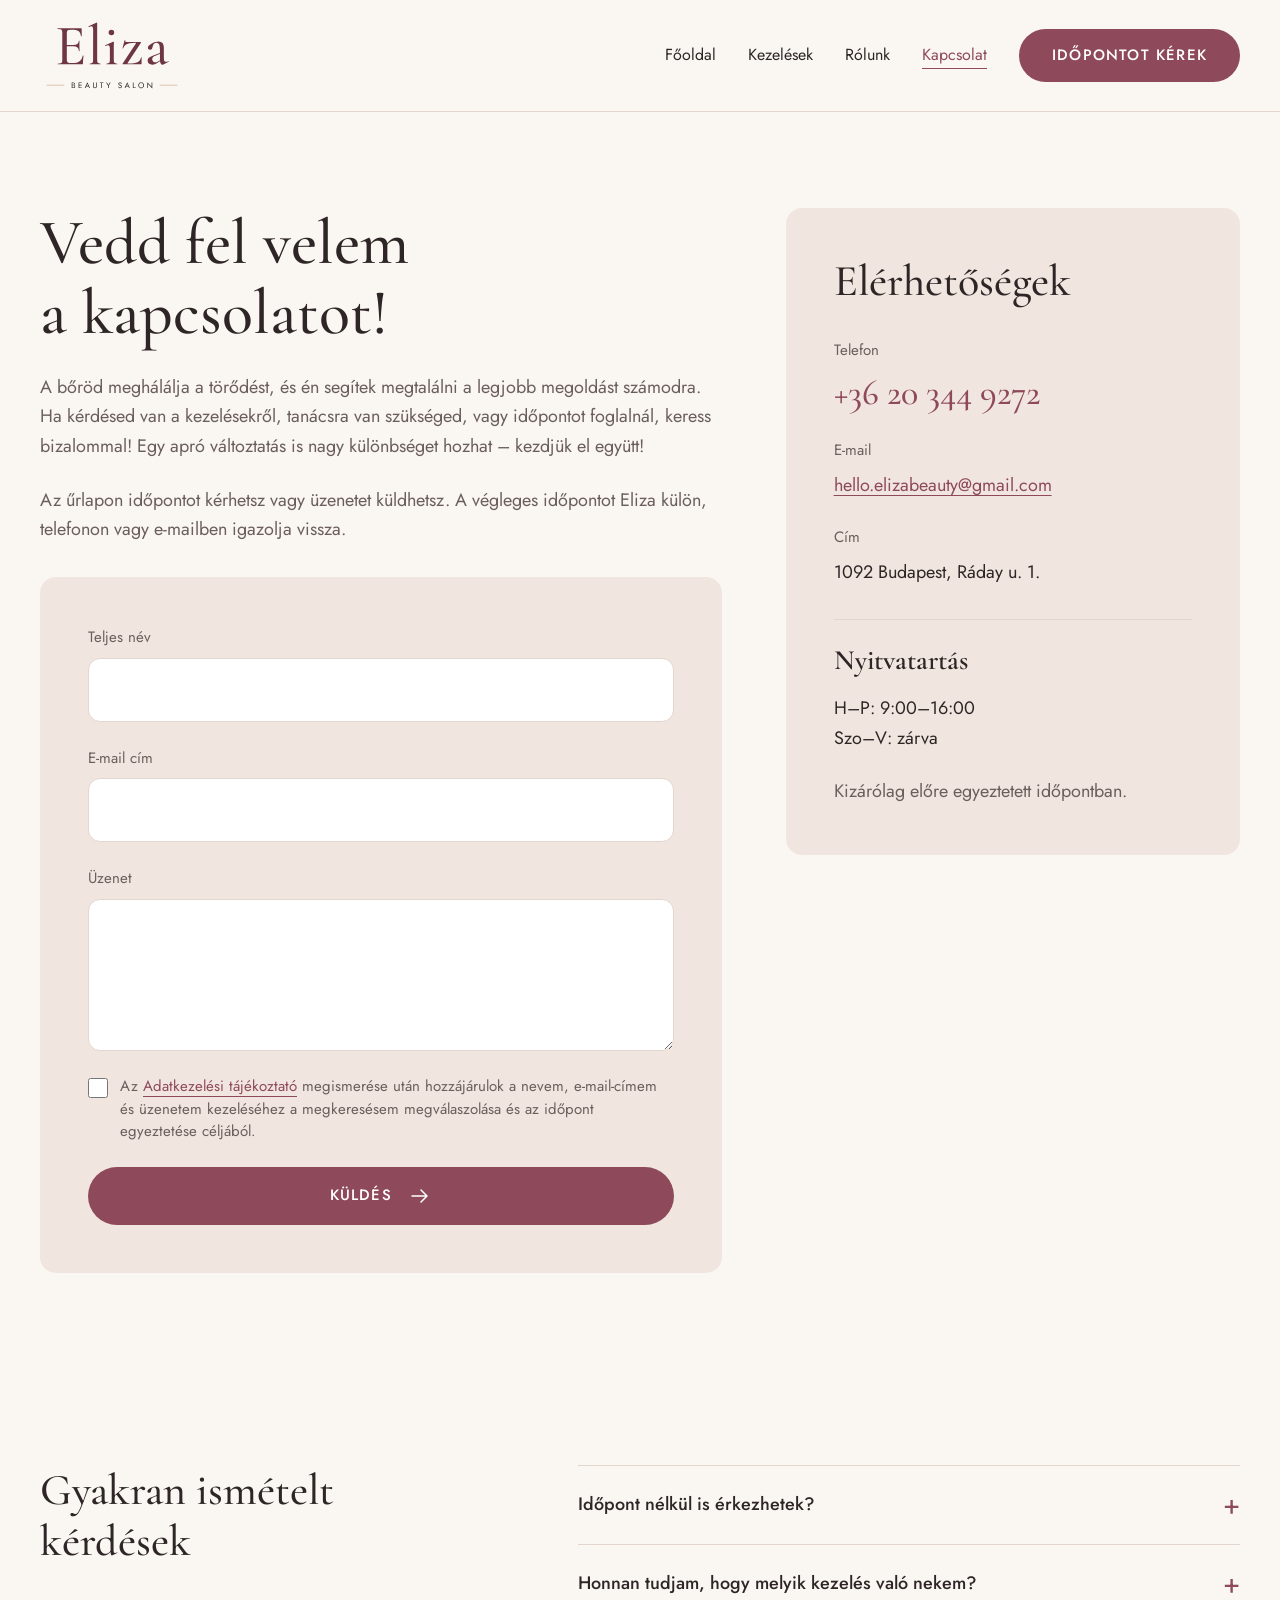
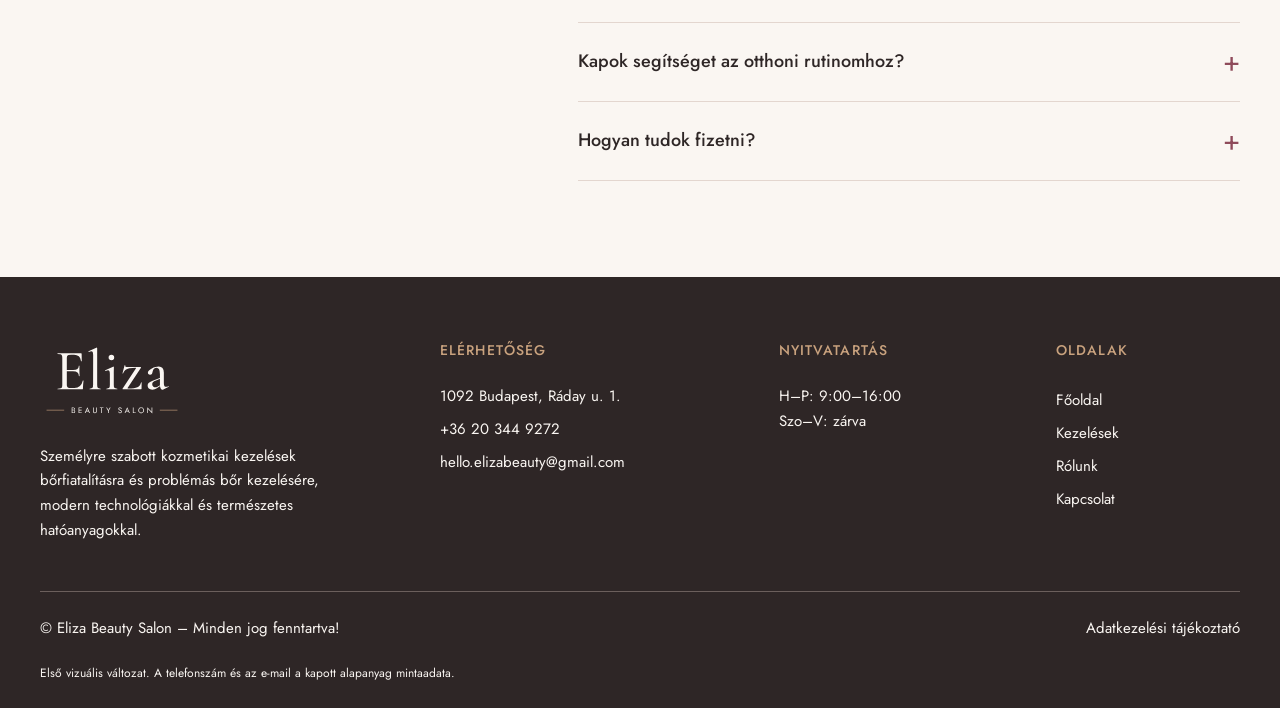
==== commit 065a5fc7: "feat: Netlify időpontkérő űrlap aktiválása" ====
--- a/kapcsolat/index.html
+++ b/kapcsolat/index.html
@@ -62,17 +62,21 @@
           <div class="contact-page-hours"><h3>Nyitvatartás</h3><p>H–P: 9:00–16:00<br>Szo–V: zárva</p><p class="confirmation-note">Kizárólag előre egyeztetett időpontban.</p></div>
         </div>
         <div class="form-card contact-page-form" id="idopontkeres" tabindex="-1">
-          <p class="preview-note" id="form-preview-note"><strong>Vizuális előnézet</strong>Az űrlap jelenleg előnézet, még nem küld adatot.</p>
-          <form aria-label="Kapcsolati és időpontkérő űrlap – inaktív előnézet" aria-describedby="form-preview-note" data-preview-form>
-            <fieldset disabled>
-              <legend class="sr-only">Kapcsolatfelvétel – a mezők ebben az előnézetben inaktívak</legend>
-              <label for="full-name">Teljes név</label><input id="full-name" type="text" autocomplete="name">
-              <label for="email">E-mail cím</label><input id="email" type="email" autocomplete="email">
-              <label for="message">Üzenet</label><textarea id="message" rows="4"></textarea>
-              <button class="button button-primary" type="submit" disabled>Küldés <svg class="icon" aria-hidden="true"><use href="#icon-arrow"/></svg></button>
+          <form name="idopontkeres" method="POST" action="/koszonjuk/" data-netlify="true" netlify-honeypot="bot-field" aria-label="Kapcsolati és időpontkérő űrlap">
+            <input type="hidden" name="form-name" value="idopontkeres">
+            <p hidden><label>Hagyd üresen ezt a mezőt: <input name="bot-field" type="text" tabindex="-1" autocomplete="off"></label></p>
+            <fieldset>
+              <legend class="sr-only">Kapcsolatfelvétel és időpontkérés</legend>
+              <label for="full-name">Teljes név</label><input id="full-name" name="name" type="text" autocomplete="name" required>
+              <label for="email">E-mail cím</label><input id="email" name="email" type="email" autocomplete="email" required>
+              <label for="message">Üzenet</label><textarea id="message" name="message" rows="4" required></textarea>
+              <div class="consent-field">
+                <input id="privacy-consent" name="adatkezeles" type="checkbox" value="elfogadva" required>
+                <label for="privacy-consent">Az <a href="/adatkezeles/">Adatkezelési tájékoztató</a> megismerése után hozzájárulok a nevem, e-mail-címem és üzenetem kezeléséhez a megkeresésem megválaszolása és az időpont egyeztetése céljából.</label>
+              </div>
+              <button class="button button-primary" type="submit">Küldés <svg class="icon" aria-hidden="true"><use href="#icon-arrow"/></svg></button>
             </fieldset>
           </form>
-          <p class="small-text privacy-note"><a href="../adatkezeles/">Adatkezelési tájékoztató</a></p>
         </div>
       </div>
     </section>
@@ -101,7 +105,7 @@
       <nav aria-label="Lábléc navigáció"><h2 class="footer-heading">Oldalak</h2><ul><li><a href="../">Főoldal</a></li><li><a href="../kezelesek/">Kezelések</a></li><li><a href="../rolunk/">Rólunk</a></li><li><a href="./" aria-current="page">Kapcsolat</a></li></ul></nav>
     </div>
     <div class="container footer-bottom"><p>© Eliza Beauty Salon – Minden jog fenntartva!</p><a href="../adatkezeles/">Adatkezelési tájékoztató</a></div>
-    <p class="container preview-footer-note">Első vizuális változat. A telefonszám és az e-mail a kapott alapanyag mintaadata; az űrlap még inaktív.</p>
+    <p class="container preview-footer-note">Első vizuális változat. A telefonszám és az e-mail a kapott alapanyag mintaadata.</p>
   </footer>
 
 </body>
--- a/assets/css/styles.css
+++ b/assets/css/styles.css
@@ -326,6 +326,10 @@
   .contact-detail-label { font-size: 15px; }
 }
 
+.contact-page-form .consent-field { display: grid; grid-template-columns: 20px minmax(0, 1fr); gap: 12px; align-items: start; margin-bottom: var(--space-3); }
+.contact-page-form .consent-field input { width: 20px; height: 20px; padding: 0; margin: 3px 0 0; accent-color: var(--rose); }
+.contact-page-form .consent-field label { margin: 0; line-height: 1.5; }
+
 /* Privacy notice: readable prose, local typography, shared navigation. */
 .privacy-content { max-width: 800px; }
 .privacy-heading { margin-bottom: var(--space-4); }
